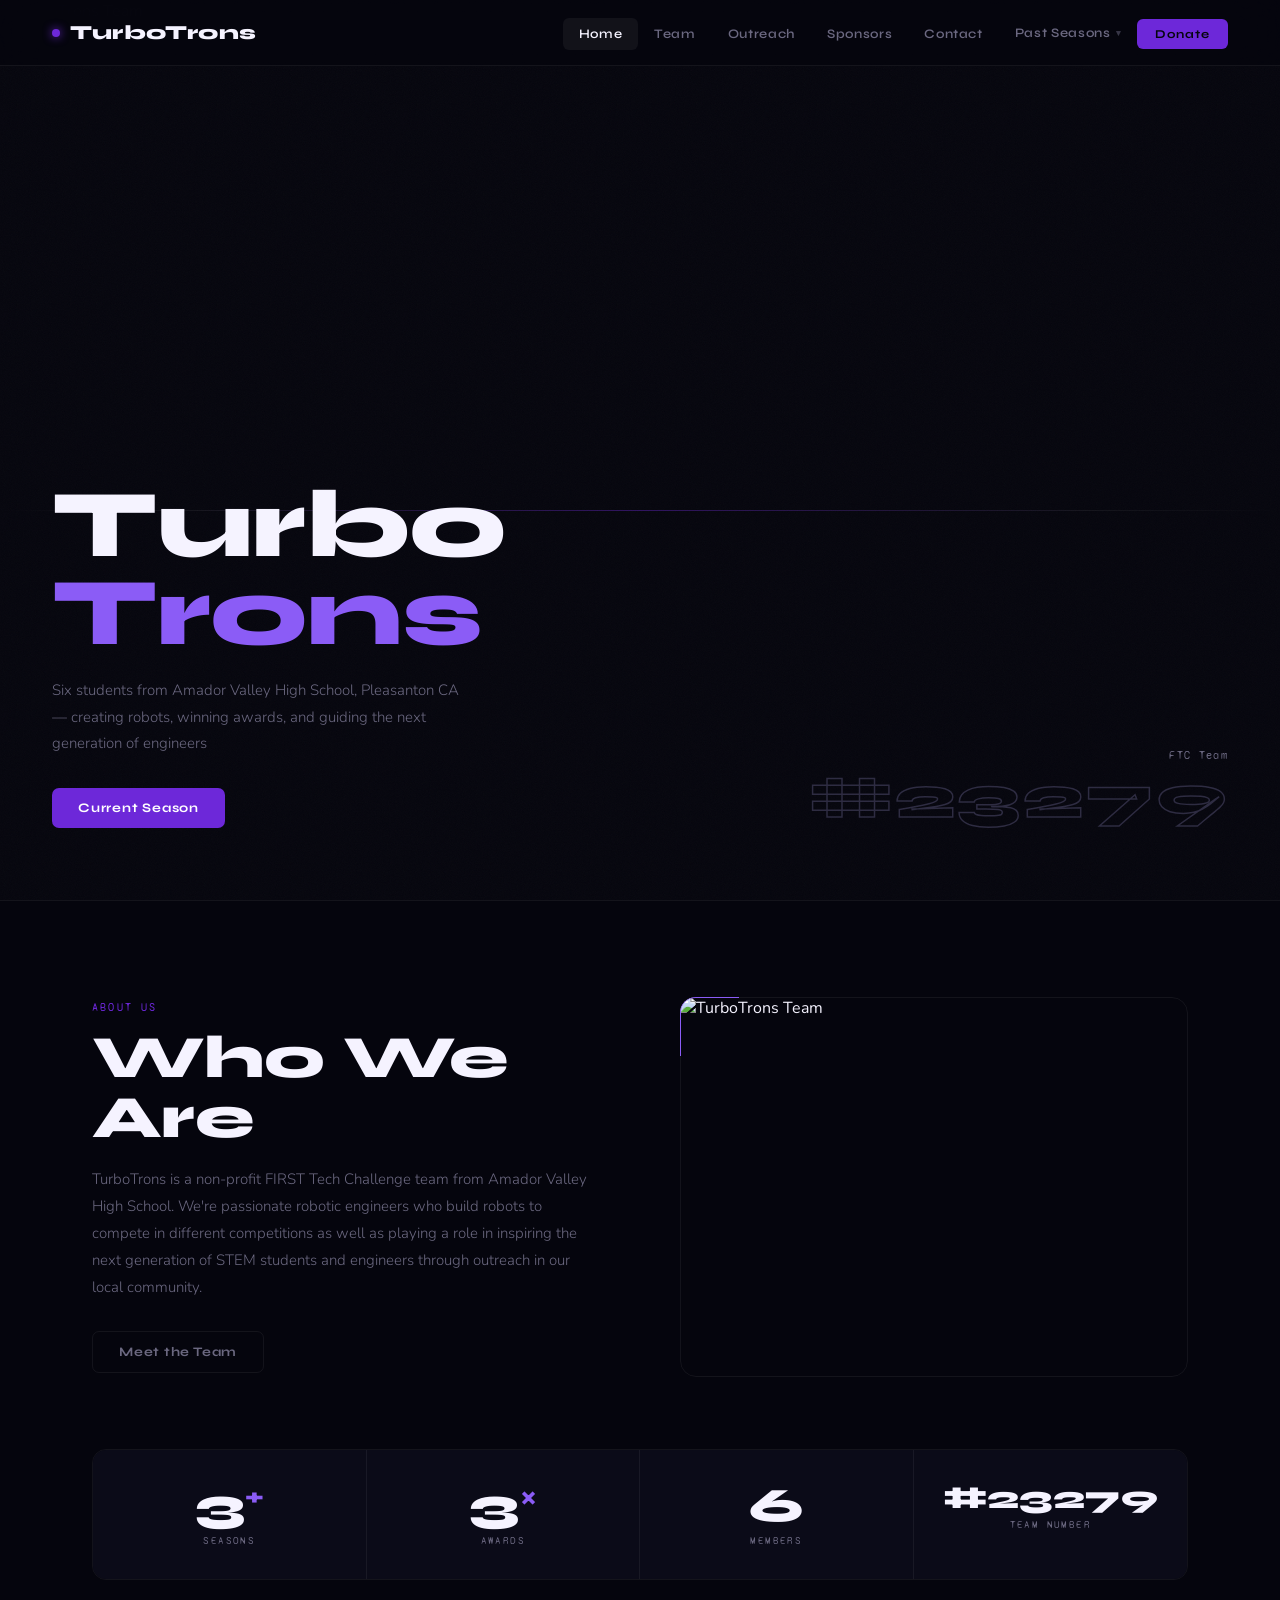
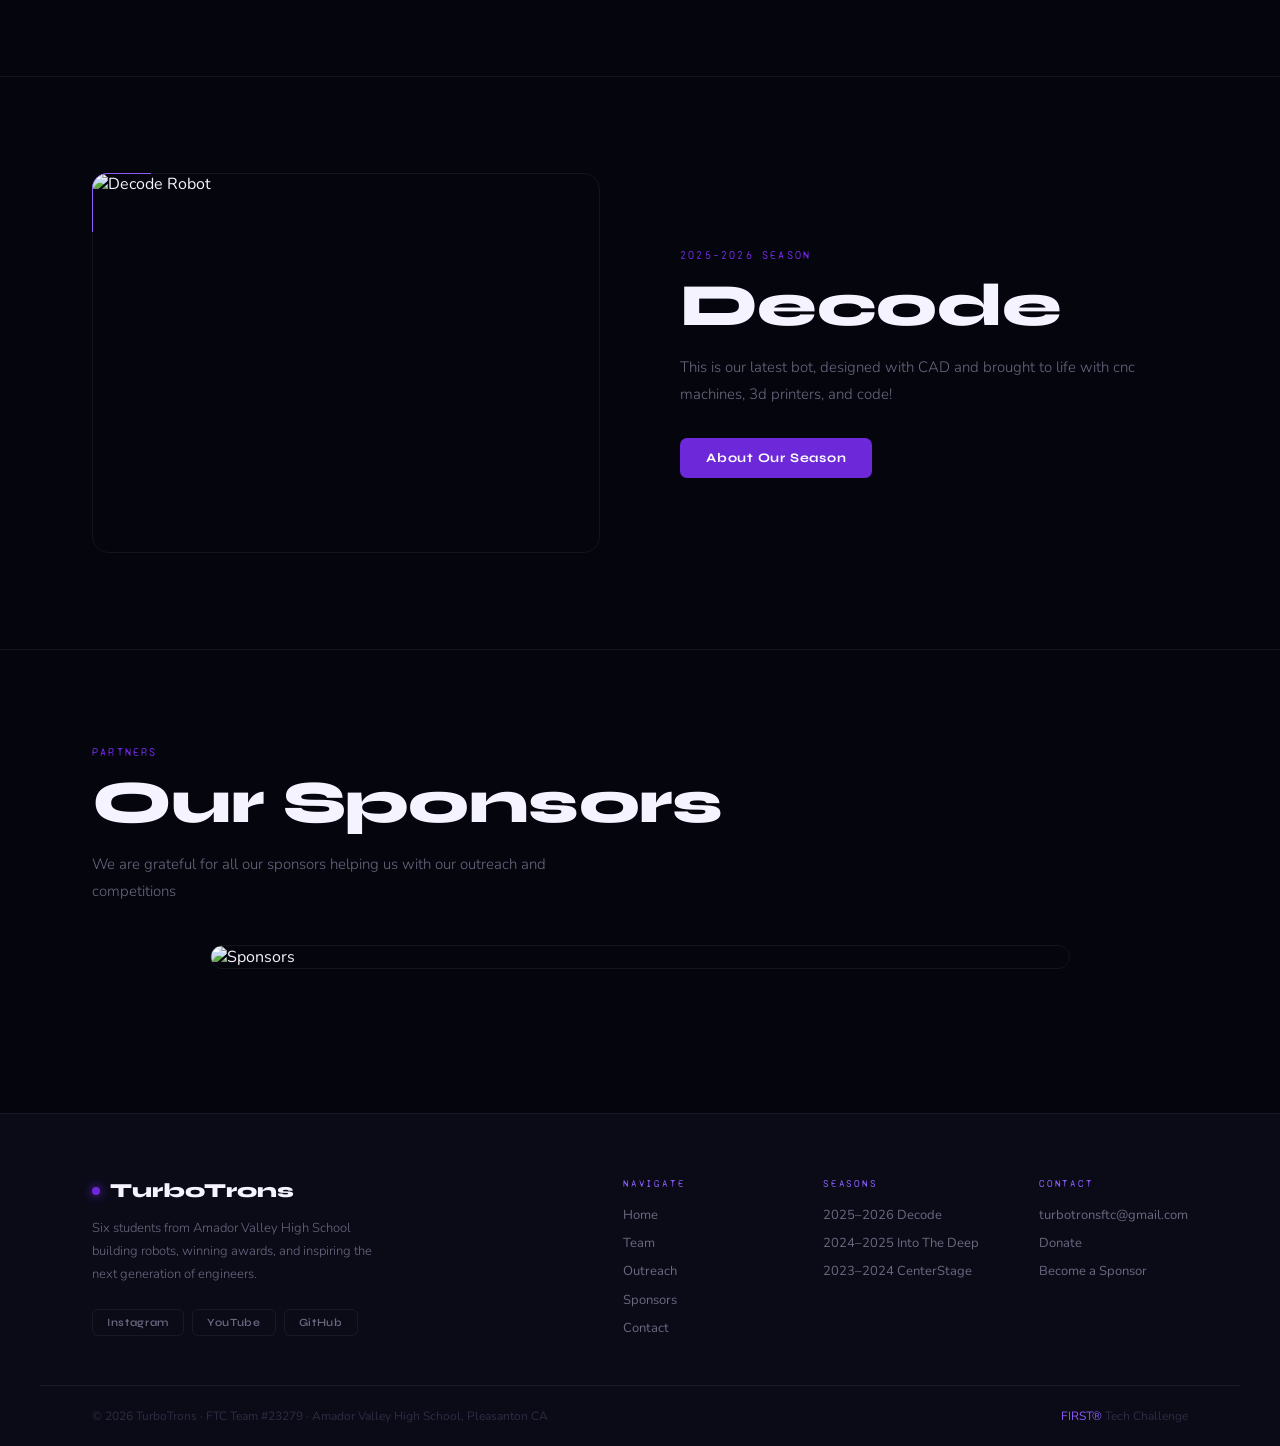
==== index.html @ 042860ea "Add files via upload" ====
<!DOCTYPE html>
<html lang="en">
<head>
<meta charset="UTF-8">
<meta name="viewport" content="width=device-width, initial-scale=1.0">
<title>TurboTrons | FTC Team 23279</title>
<link rel="stylesheet" href="styles.css">
</head>
<body>

<nav class="nav">
  <a href="index.html" class="nav-logo">
    <span class="nav-logo-dot"></span>
    TurboTrons
  </a>
  <ul class="nav-links">
    <li><a href="index.html" class="active">Home</a></li>
    <li><a href="team.html">Team</a></li>
    <li><a href="outreach.html">Outreach</a></li>
    <li><a href="sponsers.html">Sponsors</a></li>
    <li><a href="contact.html">Contact</a></li>
    <li class="nav-drop">
      <a href="#">Past Seasons</a>
      <div class="drop-menu">
        <a href="decode.html">2025–2026 Decode <span class="drop-tag">Now</span></a>
        <a href="deep.html">2024–2025 Into The Deep</a>
        <a href="centerstage.html">2023–2024 CenterStage</a>
      </div>
    </li>
    <li><a href="contact.html#donate" class="nav-cta">Donate</a></li>
  </ul>
</nav>

<section class="hero">
  <div class="hero-banner">
    <img src="assets/turbotronslogo.png" alt="TurboTrons Team">
  </div>
  <div class="hero-rule"></div>

  <div class="hero-content">
    <div class="hero-left">
      <h1>Turbo<br><span>Trons</span></h1>
      <p class="hero-sub">
        Six students from Amador Valley High School, Pleasanton CA —
        creating robots, winning awards, and guiding the next generation of engineers 
      </p>
      <div class="hero-btns">
        <a href="decode.html" class="btn btn-primary">Current Season</a>
      </div>
    </div>
    <div class="hero-right">
      <div class="hero-tag">FTC Team</div>
      <div class="hero-num">#23279</div>
    </div>
  </div>
</section>

<hr class="div">
<div class="wrap">
  <div class="section">
    <div class="split">
      <div>
        <div class="sec-eyebrow">About Us</div>
        <h2 class="sec-title">Who We Are</h2>
        <p class="sec-body">
          TurboTrons is a non-profit FIRST Tech Challenge team from Amador Valley High School.
          We're passionate robotic engineers who build robots to compete in different competitions 
          as well as playing a role in inspiring the next generation of STEM students and engineers through outreach in our local community.
        </p>
        <br>
        <a href="team.html" class="btn btn-ghost" style="margin-top:8px">Meet the Team</a>
      </div>
      <div class="split-img">
        <img src="assets/teamphoto.png" alt="TurboTrons Team">
      </div>
    </div>

    <div class="stats">
      <div class="stat">
        <div class="stat-n">3<sup>+</sup></div>
        <div class="stat-l">Seasons</div>
      </div>
      <div class="stat">
        <div class="stat-n">3<sup>×</sup></div>
        <div class="stat-l">Awards</div>
      </div>
      <div class="stat">
        <div class="stat-n">6</div>
        <div class="stat-l">Members</div>
      </div>
      <div class="stat">
        <div class="stat-n" style="font-size:32px">#23279</div>
        <div class="stat-l">Team Number</div>
      </div>
    </div>
  </div>
</div>

<hr class="div">
<div class="wrap">
  <div class="section">
    <div class="split flip">
      <div>
        <div class="sec-eyebrow">2025–2026 Season</div>
        <h2 class="sec-title">Decode</h2>
        <p class="sec-body">
          This is our latest bot, designed with CAD and brought to life with cnc machines, 3d printers, and code!
        </p>
        <br>
        <a href="decode.html" class="btn btn-primary" style="margin-top:8px">About Our Season</a>
      </div>
      <div class="split-img">
        <img src="assets/decode.png" alt="Decode Robot">
      </div>
    </div>
  </div>
</div>



<hr class="div">
<div class="wrap">
  <div class="section">
    <div class="sec-eyebrow">Partners</div>
    <h2 class="sec-title">Our Sponsors</h2>
    <p class="sec-body" style="margin-bottom:40px">
    We are grateful for all our sponsors helping us with our outreach and competitions
    </p>
    <div class="sponsors-img-wrap">
      <img src="assets/sponsers.png" alt="Sponsors">
    </div>
  </div>
</div>

<div id="footer"></div>
<script src="footer.js"></script>
</body>
</html>
---- styles.css ----
@import url('https://fonts.googleapis.com/css2?family=Syne:wght@400;600;700;800&family=Syne+Mono&family=Nunito:wght@300;400;500;600&display=swap');

:root {
  --ink:         #05050d;
  --ink2:        #0b0b18;
  --ink3:        #111122;
  --ink4:        #181830;
  --violet:      #6d28d9;
  --violet-hi:   #8b5cf6;
  --violet-glow: rgba(109,40,217,0.35);
  --white:       #f5f3ff;
  --grey:        #6b6880;
  --grey-dim:    #2e2c42;
  --line:        rgba(255,255,255,0.06);
  --nav-h:       66px;
  --red: rgb(255, 2, 2);
}

*,*::before,*::after { box-sizing:border-box; margin:0; padding:0 }
html { scroll-behavior:smooth }
body {
  background: var(--ink);
  color: var(--white);
  font-family: 'Nunito', sans-serif;
  font-weight: 400;
  overflow-x: hidden;
  -webkit-font-smoothing: antialiased;
}
img { max-width:100%; display:block }
a   { color:inherit; text-decoration:none }

.nav {
  position: fixed;
  top: 0; left: 0; right: 0;
  z-index: 900;
  height: var(--nav-h);
  display: flex;
  align-items: center;
  justify-content: space-between;
  padding: 0 52px;
  background: rgba(5,5,13,0.85);
  backdrop-filter: blur(24px);
  border-bottom: 1px solid var(--line);
}

.nav-logo {
  font-family: 'Syne', sans-serif;
  font-weight: 800;
  font-size: 20px;
  letter-spacing: 0.01em;
  color: var(--white);
  display: flex;
  align-items: center;
  gap: 10px;
}
.nav-logo-dot {
  width: 8px; height: 8px;
  border-radius: 50%;
  background: var(--violet); 
  box-shadow: 0 0 10px var(--violet);
  animation: pulse-dot 2.5s ease-in-out infinite;
}
@keyframes pulse-dot {
  0%,100% { opacity:1; transform:scale(1) }
  50%      { opacity:0.5; transform:scale(0.75) }
}

.nav-links {
  display: flex;
  align-items: center;
  gap: 0;
  list-style: none;
}
.nav-links > li > a {
  font-family: 'Syne', sans-serif;
  font-size: 13px;
  font-weight: 600;
  letter-spacing: 0.05em;
  color: var(--grey);
  padding: 8px 16px;
  border-radius: 6px;
  transition: color 0.15s, background 0.15s;
  white-space: nowrap;
}
.nav-links > li > a:hover,
.nav-links > li > a.active {
  color: var(--white);
  background: rgba(255,255,255,0.05);
}


.nav-cta {
  font-family: 'Syne', sans-serif !important;
  font-weight: 700 !important;
  font-size: 12px !important;
  letter-spacing: 0.08em !important;
  background: var(--violet) !important;
  color: var(--ink) !important;
  padding: 8px 18px !important;
  border-radius: 6px !important;
}
.nav-cta:hover {
  background: #ffffff !important;
  box-shadow: 0 0 20px rgba(163,230,53,0.4) !important;
  color: var(--ink) !important;
}


.nav-drop { position: relative }
.nav-drop > a { display:flex; align-items:center; gap:5px }
.nav-drop > a::after { content:'▾'; font-size:9px; opacity:0.5; transition:transform 0.2s }
.nav-drop:hover > a::after { transform:rotate(180deg) }

.drop-menu {
  position: absolute;
  top: 100%;
  right: 0;
  min-width: 240px;
  background: var(--ink3);
  border: 1px solid var(--line);
  border-radius: 10px;
  padding: 8px;
  padding-top: 18px;
  opacity: 0;
  pointer-events: none;
  transform: translateY(-6px) scale(0.98);
  transform-origin: top right;
  transition: all 0.18s cubic-bezier(.16,1,.3,1);
  box-shadow: 0 24px 60px rgba(0,0,0,0.6);
}
.nav-drop::after {
  content: '';
  position: absolute;
  top: 100%;
  left: 0;
  right: 0;
  height: 20px;
}
.nav-drop:hover .drop-menu {
  opacity: 1;
  pointer-events: auto;
  transform: translateY(0) scale(1);
}
.drop-menu a {
  display: flex;
  align-items: center;
  justify-content: space-between;
  padding: 9px 14px;
  border-radius: 7px;
  font-family: 'Syne', sans-serif;
  font-size: 12px;
  font-weight: 600;
  letter-spacing: 0.03em;
  color: var(--grey);
  transition: all 0.14s;
}
.drop-menu a:hover { color: var(--white); background: rgba(255,255,255,0.05) }
.drop-tag {
  font-family: 'Syne Mono', monospace;
  font-size: 10px;
  background: var(--gray-dim);
  color: var(--violet);
  padding: 2px 7px;
  border-radius: 4px;
}


.hero {
  position: relative;
  width: 100%;
  height: 100vh;
  min-height: 700px;
  overflow: hidden;
  display: flex;
  flex-direction: column;
  justify-content: flex-end;
}

.hero-banner {
  position: absolute;
  inset: 0;
  z-index: 0;
}
.hero-banner img {
  width: 100%;
  height: 100%;
  object-fit: cover;
  object-position: center 25%;
  opacity: 0.22;
}
.hero-banner::after {
  content: '';
  position: absolute;
  inset: 0;
  background:
    linear-gradient(to bottom,
      transparent 0%,
      transparent 38%,
      rgba(5,5,13,0.6) 60%,
      var(--ink) 100%),
    linear-gradient(to right,
      var(--ink) 0%,
      transparent 18%,
      transparent 82%,
      var(--ink) 100%);
}

.hero-banner::before {
  content: '';
  position: absolute;
  inset: 0;
  opacity: 0.03;
  background-image: url("data:image/svg+xml,%3Csvg viewBox='0 0 256 256' xmlns='http://www.w3.org/2000/svg'%3E%3Cfilter id='noise'%3E%3CfeTurbulence type='fractalNoise' baseFrequency='0.9' numOctaves='4' stitchTiles='stitch'/%3E%3C/filter%3E%3Crect width='100%25' height='100%25' filter='url(%23noise)'/%3E%3C/svg%3E");
  background-size: 200px 200px;
  z-index: 1;
}

.hero-logo {
  position: absolute;
  top: 50%;
  left: 50%;
  transform: translate(-50%, -58%);
  z-index: 2;
  text-align: center;
}
.hero-logo img {
  width: clamp(200px, 26vw, 380px);
  margin: 0 auto;
  filter: drop-shadow(0 0 40px var(--violet-glow)) drop-shadow(0 0 80px var(--violet-glow));
}

.hero-rule {
  position: absolute;
  top: 50%;
  left: 0; right: 0;
  z-index: 2;
  height: 1px;
  background: linear-gradient(to right,
    transparent 0%,
    var(--line) 15%,
    rgba(109,40,217,0.4) 50%,
    var(--line) 85%,
    transparent 100%
  );
  transform: translateY(60px);
}

.hero-content {
  position: relative;
  z-index: 3;
  padding: 0 52px 72px;
  display: flex;
  align-items: flex-end;
  justify-content: space-between;
  gap: 40px;
  animation: riseUp 0.8s 0.2s cubic-bezier(.16,1,.3,1) both;
}
@keyframes riseUp {
  from { opacity:0; transform:translateY(24px) }
  to   { opacity:1; transform:translateY(0) }
}

.hero-left h1 {
  font-family: 'Syne', sans-serif;
  font-weight: 800;
  font-size: clamp(52px, 7.5vw, 108px);
  line-height: 0.92;
  letter-spacing: -0.01em;
  color: var(--white);
  margin-bottom: 20px;
}
.hero-left h1 span {
  color: var(--violet-hi);
}
.hero-sub {
  font-size: 15px;
  font-weight: 300;
  color: var(--grey);
  max-width: 420px;
  line-height: 1.75;
  margin-bottom: 32px;
}
.hero-btns { display:flex; gap:12px; flex-wrap:wrap }

.hero-right {
  text-align: right;
  flex-shrink: 0;
}
.hero-tag {
  font-family: 'Syne Mono', monospace;
  font-size: 11px;
  letter-spacing: 0.12em;
  color: var(--grey);
  margin-bottom: 6px;
}
.hero-num {
  font-family: 'Syne', sans-serif;
  font-weight: 800;
  font-size: 60px;
  line-height: 1;
  color: transparent;
  -webkit-text-stroke: 1.5px var(--grey-dim);
  letter-spacing: 0.04em;
}


.btn {
  display: inline-flex; align-items: center; gap: 8px;
  font-family: 'Syne', sans-serif;
  font-size: 13px; font-weight: 700; letter-spacing: 0.06em;
  padding: 12px 26px; border-radius: 7px;
  transition: all 0.2s; cursor:pointer; border:none;
}
.btn-primary { background: var(--violet); color: #fff }
.btn-primary:hover { background: var(--violet-hi); box-shadow: 0 0 28px var(--violet-glow); transform:translateY(-2px) }
.btn-ghost { background:transparent; color:var(--grey); border:1px solid var(--line) }
.btn-ghost:hover { color:var(--white); border-color:rgba(255,255,255,0.2); transform:translateY(-2px) }
.btn-lime { background: var(--violet); color: var(--ink) }
.btn-lime:hover { background: #ffffff; box-shadow: 0 0 24px rgba(255, 255, 255, 0.35); transform:translateY(-2px) }


.wrap { max-width:1200px; margin:0 auto; padding:0 52px }
.section { padding:96px 0 }
.section-sm { padding:64px 0 }


.sec-eyebrow {
  font-family: 'Syne Mono', monospace;
  font-size: 11px;
  letter-spacing: 0.2em;
  text-transform: uppercase;
  color: var(--violet);
  margin-bottom: 14px;
}
.sec-title {
  font-family: 'Syne', sans-serif;
  font-weight: 800;
  font-size: clamp(36px, 5vw, 60px);
  letter-spacing: -0.01em;
  line-height: 1;
  color: var(--white);
  margin-bottom: 18px;
}
.sec-body {
  font-size: 15px;
  font-weight: 300;
  color: var(--grey);
  line-height: 1.8;
  max-width: 540px;
}


hr.div { border:none; border-top:1px solid var(--line) }

.split {
  display: grid;
  grid-template-columns: 1fr 1fr;
  gap: 80px;
  align-items: center;
}
.split.flip { direction:rtl }
.split.flip > * { direction:ltr }

.split-img {
  position: relative;
  border-radius: 16px;
  overflow: hidden;
}
.split-img::before {
  content: '';
  position: absolute;
  inset: 0;
  border-radius: 16px;
  border: 1px solid var(--line);
  z-index: 1;
  pointer-events: none;
}
.split-img img {
  width: 100%; height: 380px;
  object-fit: cover;
  transition: transform 0.5s ease;
}
.split-img:hover img { transform:scale(1.04) }

.split-img::after {
  content: '';
  position: absolute;
  top: -1px; left: -1px;
  width: 60px; height: 60px;
  border-top: 2px solid var(--violet-hi);
  border-left: 2px solid var(--violet-hi);
  border-radius: 16px 0 0 0;
  z-index: 2;
}

.stats {
  display: grid;
  grid-template-columns: repeat(4, 1fr);
  margin-top: 72px;
  border: 1px solid var(--line);
  border-radius: 14px;
  overflow: hidden;
}
.stat {
  padding: 32px 24px;
  text-align: center;
  border-right: 1px solid var(--line);
  background: var(--ink2);
  transition: background 0.2s;
}
.stat:last-child { border-right: none }
.stat:hover { background: var(--ink3) }
.stat-n {
  font-family: 'Syne', sans-serif;
  font-weight: 800;
  font-size: 48px;
  letter-spacing: -0.01em;
  color: var(--white);
  line-height: 1;
  margin-bottom: 5px;
}
.stat-n sup { font-size: 24px; color: var(--violet-hi) }
.stat-l {
  font-family: 'Syne Mono', monospace;
  font-size: 10px;
  letter-spacing: 0.14em;
  text-transform: uppercase;
  color: var(--grey);
}

.season {
  padding: 64px 0;
  border-bottom: 1px solid var(--line);
}
.season:last-child { border-bottom: none }

.season-header {
  display: flex;
  align-items: baseline;
  gap: 20px;
  margin-bottom: 32px;
}
.season-yr {
  font-family: 'Syne Mono', monospace;
  font-size: 12px;
  letter-spacing: 0.15em;
  color: var(--violet);
}
.season-name {
  font-family: 'Syne', sans-serif;
  font-weight: 800;
  font-size: 38px;
  letter-spacing: -0.01em;
  color: var(--white);
}

.robot-grid { display:flex; gap:16px; flex-wrap:wrap }
.robot-grid img, .robot-solo img {
  border-radius: 12px;
  border: 1px solid var(--line);
  transition: all 0.3s;
  flex: 1; min-width:240px;
}
.robot-solo img { max-width:700px; width:100%; margin:0 auto; flex:none }
.robot-grid img:hover, .robot-solo img:hover {
  border-color: rgba(109,40,217,0.5);
  transform: scale(1.025);
  box-shadow: 0 16px 50px rgba(109,40,217,0.15);
}

.awards-grid {
  display: grid;
  grid-template-columns: repeat(3,1fr);
  gap: 18px;
  margin-top: 48px;
}
.award-card {
  background: var(--ink2);
  border: 1px solid var(--line);
  border-radius: 14px;
  overflow: hidden;
  transition: all 0.25s;
}
.award-card:hover {
  border-color: rgba(109,40,217,0.45);
  transform: translateY(-5px);
  box-shadow: 0 20px 56px rgba(109,40,217,0.12);
}
.award-img {
  height: 200px;
  background: var(--ink);
  display: flex; align-items:center; justify-content:center;
  padding: 24px;
  border-bottom: 1px solid var(--line);
  position: relative;
}
.award-img::before {
  content: '';
  position: absolute;
  top: 0; left: 0; right: 0;
  height: 2px;
  background: linear-gradient(to right, transparent, var(--violet-hi), transparent);
}
.award-img img { max-height:100%; object-fit:contain; border-radius:0; box-shadow:none }
.award-body { padding: 20px }
.award-title {
  font-family: 'Syne', sans-serif;
  font-weight: 700;
  font-size: 17px;
  color: var(--white);
  margin-bottom: 8px;
}
.award-body p { font-size:13px; font-weight:300; color:var(--grey); line-height:1.7 }

.outreach-block {
  padding: 56px 0;
  border-bottom: 1px solid var(--line);
}
.outreach-block:last-child { border-bottom: none }
.outreach-block h3 {
  font-family: 'Syne', sans-serif;
  font-weight: 800;
  font-size: 32px;
  color: var(--white);
  margin-bottom: 24px;
}
.outreach-block img {
  width: 100%;
  border-radius: 14px;
  border: 1px solid var(--line);
  transition: all 0.3s;
}
.outreach-block img:hover {
  transform: scale(1.01);
  border-color: rgba(109,40,217,0.4);
}

.sponsors-img-wrap img {
  max-width: 860px;
  width: 100%;
  margin: 0 auto 48px;
  border-radius: 14px;
  border: 1px solid var(--line);
}
.sponsor-box {
  max-width: 520px;
  margin: 0 auto;
  background: var(--ink2);
  border: 1px solid var(--line);
  border-radius: 14px;
  padding: 40px;
  text-align: center;
}
.sponsor-box p { font-size:15px; font-weight:300; color:var(--grey); line-height:1.75; margin-bottom:22px }

.contact-grid {
  display: grid;
  grid-template-columns: 1fr 1fr;
  gap: 14px;
  max-width: 640px;
}
.c-tile {
  display: block;
  background: var(--ink2);
  border: 1px solid var(--line);
  border-radius: 12px;
  padding: 22px;
  transition: all 0.2s;
}
.c-tile:hover {
  border-color: rgba(109,40,217,0.4);
  transform: translateY(-3px);
  box-shadow: 0 10px 36px rgba(109,40,217,0.1);
}
.c-label {
  font-family: 'Syne Mono', monospace;
  font-size: 10px;
  letter-spacing: 0.16em;
  text-transform: uppercase;
  color: var(--grey);
  margin-bottom: 6px;
}
.c-val {
  font-family: 'Syne', sans-serif;
  font-size: 14px;
  font-weight: 600;
  color: var(--violet-hi);
}
.donate-tile {
  grid-column: 1/-1;
  display: flex; align-items:center; gap:28px;
  background: var(--ink2);
  border: 1px solid rgba(0, 0, 0, 0.2);
  border-radius: 12px;
  padding: 28px;
}
.donate-tile img { width:130px; flex-shrink:0; border-radius:10px; border:1px solid var(--line) }
.donate-text h4 {
  font-family: 'Syne', sans-serif;
  font-weight: 800; font-size:20px; color:var(--white); margin-bottom:6px;
}
.donate-text p { font-size:13px; font-weight:300; color:var(--grey); line-height:1.65 }


.page-hero {
  padding: calc(var(--nav-h) + 72px) 52px 72px;
  background: var(--ink);
  border-bottom: 1px solid var(--line);
  position: relative;
  overflow: hidden;
}
.page-hero::before {
  content: '';
  position: absolute;
  top: 0; left: 0; right: 0;
  height: 3px;
  background: linear-gradient(to right, transparent 0%, var(--violet) 60%, transparent 100%);
}
.page-hero .sec-eyebrow { margin-bottom: 12px }
.page-hero h1 {
  font-family: 'Syne', sans-serif;
  font-weight: 800;
  font-size: clamp(48px, 7vw, 84px);
  letter-spacing: -0.01em;
  line-height: 0.95;
  color: var(--white);
  margin-bottom: 16px;
}
.page-hero p {
  font-size: 15px; font-weight:300; color:var(--grey); line-height:1.75; max-width:500px;
}

.team-group { margin-bottom: 72px }
.team-group-label {
  font-family: 'Syne Mono', monospace;
  font-size: 11px;
  letter-spacing: 0.18em;
  text-transform: uppercase;
  color: var(--violet);
  margin-bottom: 24px;
  padding-bottom: 12px;
  border-bottom: 1px solid var(--line);
}
.member-grid {
  display: grid;
  grid-template-columns: repeat(auto-fill, minmax(180px, 1fr));
  gap: 16px;
}
.member-card {
  background: var(--ink2);
  border: 1px solid var(--line);
  border-radius: 12px;
  overflow: hidden;
  transition: all 0.22s;
  text-align: center;
}
.member-card:hover {
  border-color: rgba(109,40,217,0.4);
  transform: translateY(-4px);
  box-shadow: 0 14px 40px rgba(109,40,217,0.12);
}
.member-card img {
  width: 100%;
  height: 160px;
  object-fit: cover;
  border-radius: 0;
}
.member-img-placeholder {
  width: 100%;
  height: 160px;
  background: var(--ink3);
  display: flex; align-items:center; justify-content:center;
  font-family: 'Syne', sans-serif;
  font-size: 32px;
  font-weight: 800;
  color: var(--grey-dim);
}
.member-info { padding: 14px 12px }
.member-role {
  font-family: 'Syne Mono', monospace;
  font-size: 9px;
  letter-spacing: 0.14em;
  text-transform: uppercase;
  color: var(--violet-hi);
  margin-bottom: 4px;
}
.member-name {
  font-family: 'Syne', sans-serif;
  font-weight: 700;
  font-size: 14px;
  color: var(--white);
}

.footer {
  border-top: 1px solid var(--line);
  background: var(--ink2);
}
.footer-top {
  max-width: 1200px; margin: 0 auto;
  padding: 64px 52px 48px;
  display: flex; gap: 80px;
  justify-content: space-between; flex-wrap: wrap;
}
.footer-brand { flex: 0 0 280px; max-width: 280px; }
.footer-logo {
  font-family: 'Syne', sans-serif; font-weight: 800; font-size: 20px;
  color: var(--white); display: flex; align-items:center; gap:10px; margin-bottom: 14px;
}
.footer-logo-dot {
  width: 8px; height: 8px; border-radius: 50%;
  background: var(--violet); box-shadow: 0 0 10px var(--violet); flex-shrink: 0;
}
.footer-tagline { font-size: 13px; font-weight: 300; color: var(--grey); line-height: 1.75; margin-bottom: 24px; }
.footer-socials { display: flex; flex-wrap: wrap; gap: 8px; }
.footer-social-btn {
  font-family: 'Syne', sans-serif; font-size: 11px; font-weight: 600;
  letter-spacing: 0.06em; color: var(--grey); border: 1px solid var(--line);
  border-radius: 6px; padding: 6px 14px; transition: all 0.18s;
}
.footer-social-btn:hover { color: var(--white); border-color: rgba(109,40,217,0.5); background: rgba(109,40,217,0.1); }
.footer-links { display: flex; gap: 60px; flex-wrap: wrap; flex: 1; justify-content: flex-end; }
.footer-col { display: flex; flex-direction: column; gap: 10px; min-width: 140px; }
.footer-col-label {
  font-family: 'Syne Mono', monospace; font-size: 10px; letter-spacing: 0.18em;
  text-transform: uppercase; color: var(--violet-hi); margin-bottom: 6px;
}
.footer-col a { font-size: 13px; color: var(--grey); transition: color 0.15s; line-height: 1.4; }
.footer-col a:hover { color: var(--white); }
.footer-bottom {
  border-top: 1px solid var(--line); max-width: 1200px; margin: 0 auto;
  padding: 22px 52px; display: flex; justify-content: space-between;
  align-items: center; flex-wrap: wrap; gap: 10px; font-size: 12px; color: var(--grey-dim);
}
.footer-first em { font-style: normal; color: var(--violet-hi); }

.season-box { padding: 64px 0; border-bottom: 1px solid var(--line); }
.season-box-header { display: flex; align-items: flex-start; gap: 20px; margin-bottom: 36px; }
.season-box-icon { font-size: 32px; line-height: 1; margin-top: 6px; flex-shrink: 0; }
.awards-list { display: flex; flex-wrap: wrap; gap: 12px; }
.award-pill {
  font-family: 'Syne', sans-serif; font-size: 13px; font-weight: 600;
  color: var(--violet-hi); background: rgba(109,40,217,0.12);
  border: 1px solid rgba(109,40,217,0.3); border-radius: 8px; padding: 10px 20px;
}
.journey-timeline {
  display: flex; flex-direction: column; gap: 0;
  padding-left: 16px; border-left: 2px solid var(--line);
}
.journey-step { display: flex; gap: 24px; align-items: flex-start; padding-bottom: 36px; position: relative; }
.journey-step:last-child { padding-bottom: 0; }
.journey-dot {
  width: 12px; height: 12px; border-radius: 50%;
  background: var(--violet); box-shadow: 0 0 10px var(--violet-glow);
  flex-shrink: 0; margin-top: 4px; margin-left: -22px;
}
.journey-body { flex: 1; }
.journey-date {
  font-family: 'Syne Mono', monospace; font-size: 10px;
  letter-spacing: 0.14em; color: var(--violet-hi); margin-bottom: 4px;
}
.journey-title { font-family: 'Syne', sans-serif; font-weight: 700; font-size: 18px; color: var(--white); margin-bottom: 8px; }
.journey-body p { font-size: 14px; font-weight: 300; color: var(--grey); line-height: 1.7; }

@media (max-width:900px) {
  .nav { padding:0 20px }
  .nav-links > li > a { padding:6px 10px; font-size:12px }
  .wrap { padding:0 20px }
  .hero-content { padding:0 20px 60px; flex-direction:column; align-items:flex-start; gap:24px }
  .hero-right { text-align:left }
  .page-hero { padding: calc(var(--nav-h) + 40px) 20px 48px }
  .split { grid-template-columns:1fr; gap:36px }
  .split.flip { direction:ltr }
  .stats { grid-template-columns:repeat(2,1fr) }
  .awards-grid { grid-template-columns:1fr 1fr }
  .contact-grid { grid-template-columns:1fr }
  .donate-tile { flex-direction:column; align-items:flex-start }
  .footer-top { padding:48px 20px 36px; gap:40px }
  .footer-brand { flex:none; max-width:100% }
  .footer-links { justify-content:flex-start; gap:36px }
  .footer-bottom { padding:18px 20px; flex-direction:column; align-items:flex-start; gap:6px }
}

@media (max-width:580px) {
  .awards-grid { grid-template-columns:1fr }
  .hero-logo img { width:170px }
}

.awards-list {
  display: grid;
  grid-template-columns: repeat(auto-fill, minmax(280px, 1fr));
  gap: 16px;
}
.award-card-box {
  background: var(--ink2);
  border: 1px solid var(--line);
  border-radius: 12px;
  overflow: hidden;
}
.award-card-title {
  font-family: 'Syne', sans-serif;
  font-weight: 700;
  font-size: 14px;
  color: var(--violet-hi);
  background: rgba(109,40,217,0.12);
  border-bottom: 1px solid rgba(109,40,217,0.25);
  padding: 14px 18px;
}
.award-card-body {
  font-size: 13px;
  font-weight: 300;
  color: var(--grey);
  line-height: 1.7;
  padding: 14px 18px;
}
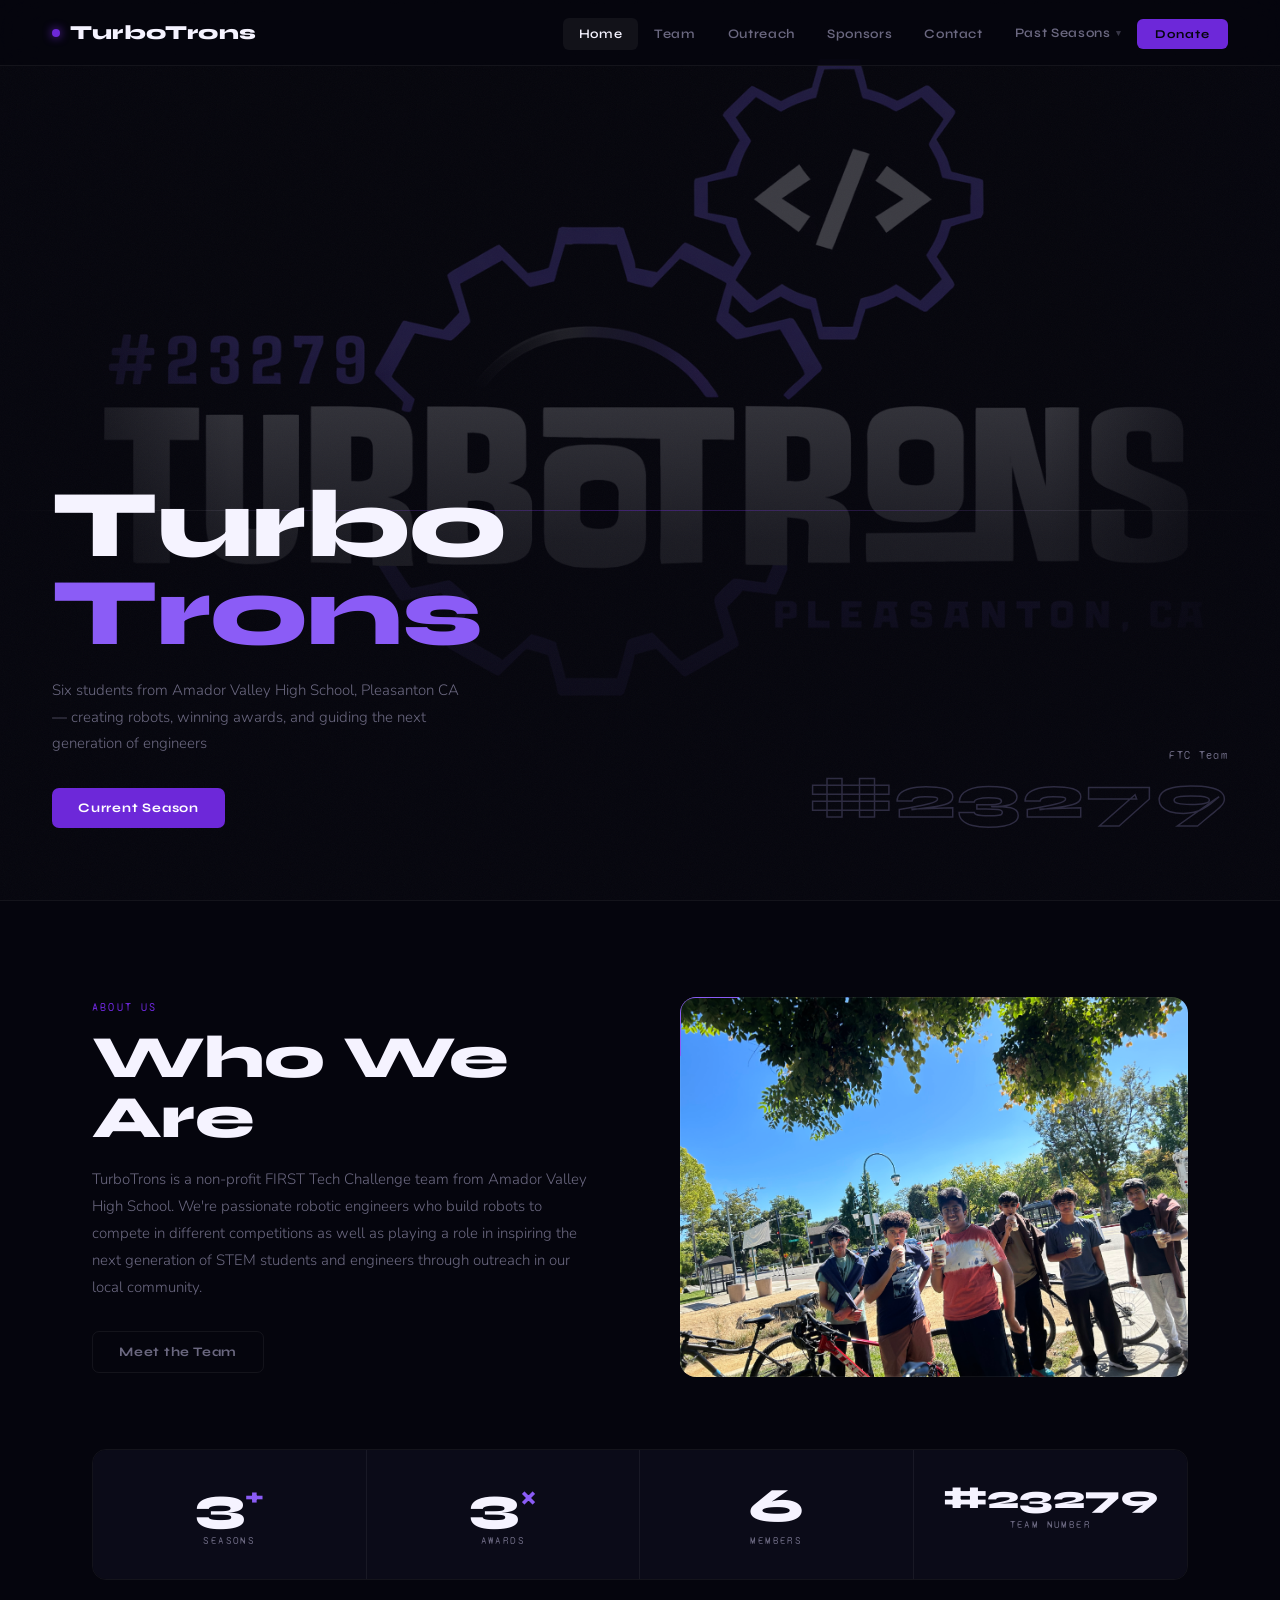
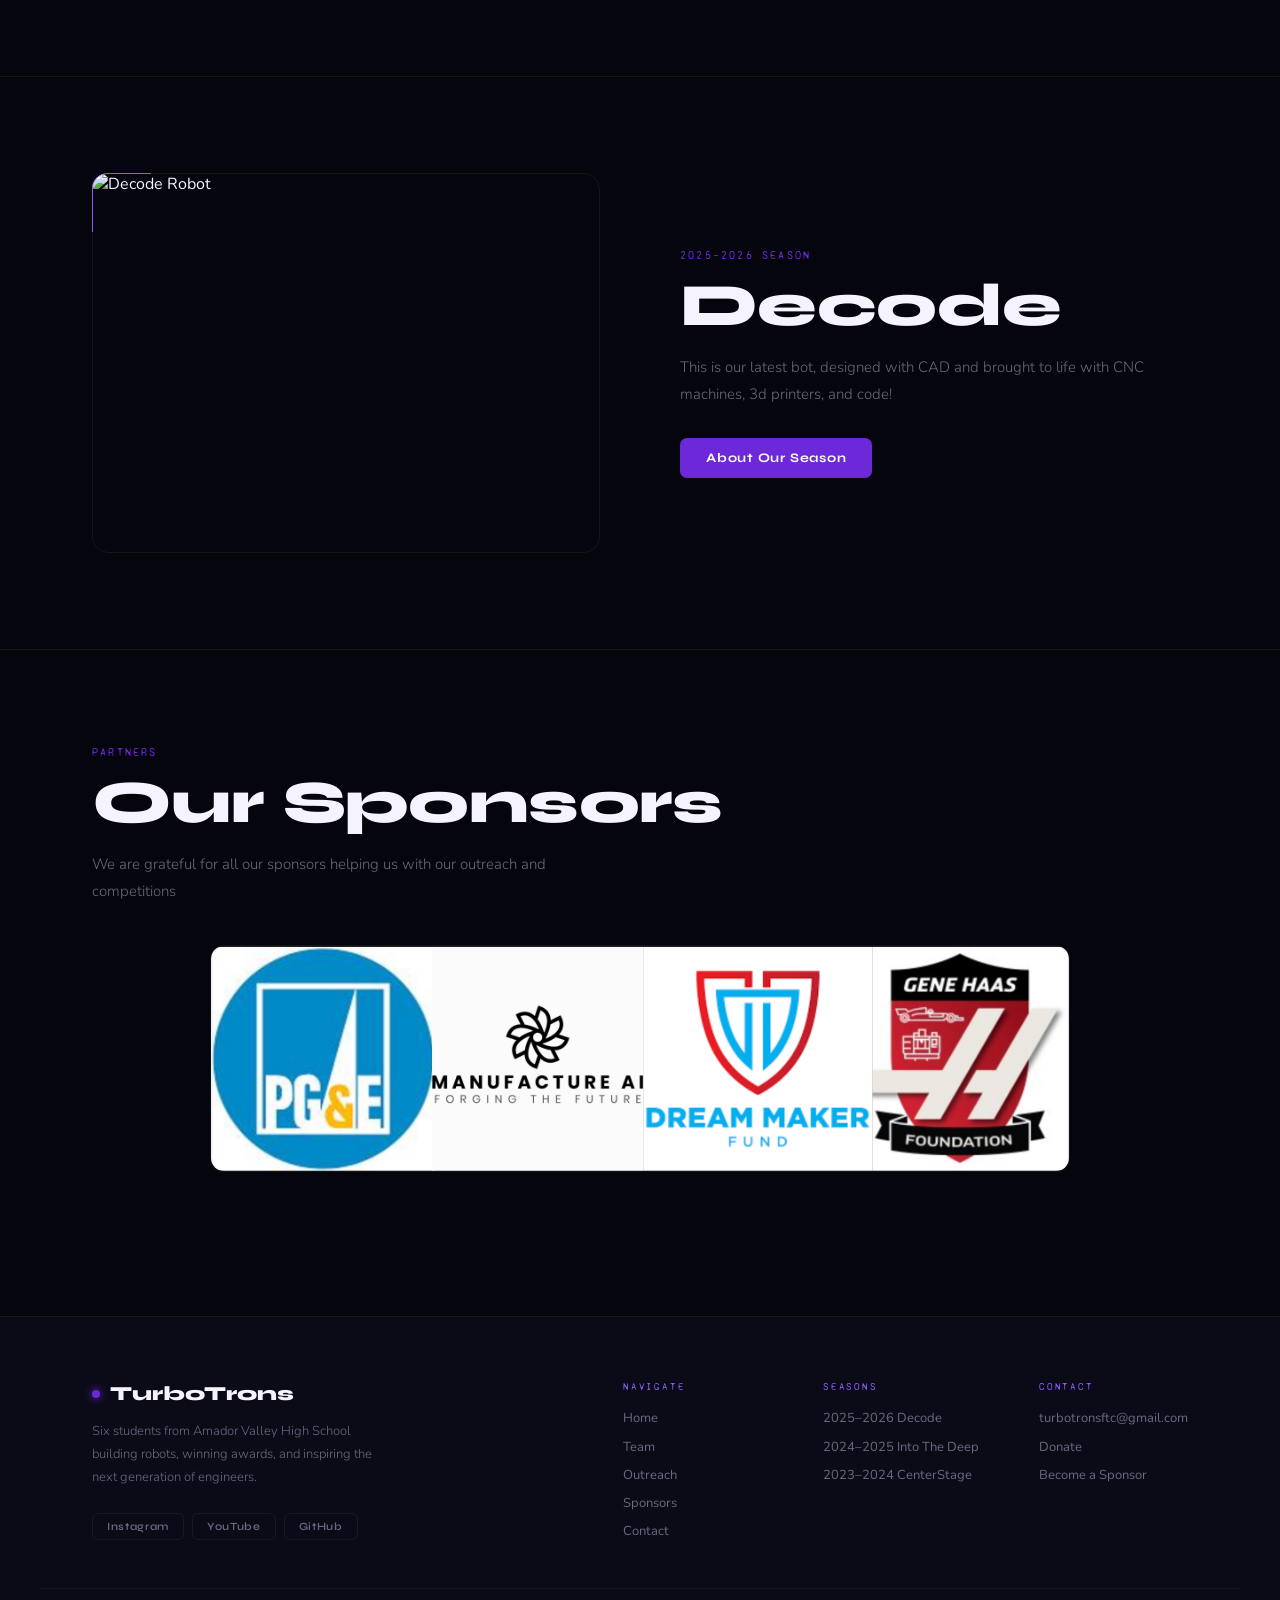
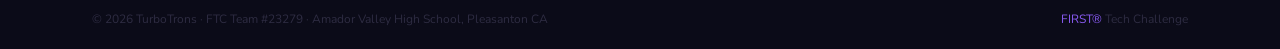
==== commit e95c8eba: "capitalize cnc" ====
--- a/index.html
+++ b/index.html
@@ -104,7 +104,7 @@
         <div class="sec-eyebrow">2025–2026 Season</div>
         <h2 class="sec-title">Decode</h2>
         <p class="sec-body">
-          This is our latest bot, designed with CAD and brought to life with cnc machines, 3d printers, and code!
+          This is our latest bot, designed with CAD and brought to life with CNC machines, 3d printers, and code!
         </p>
         <br>
         <a href="decode.html" class="btn btn-primary" style="margin-top:8px">About Our Season</a>
@@ -135,4 +135,4 @@
 <div id="footer"></div>
 <script src="footer.js"></script>
 </body>
-</html>+</html>
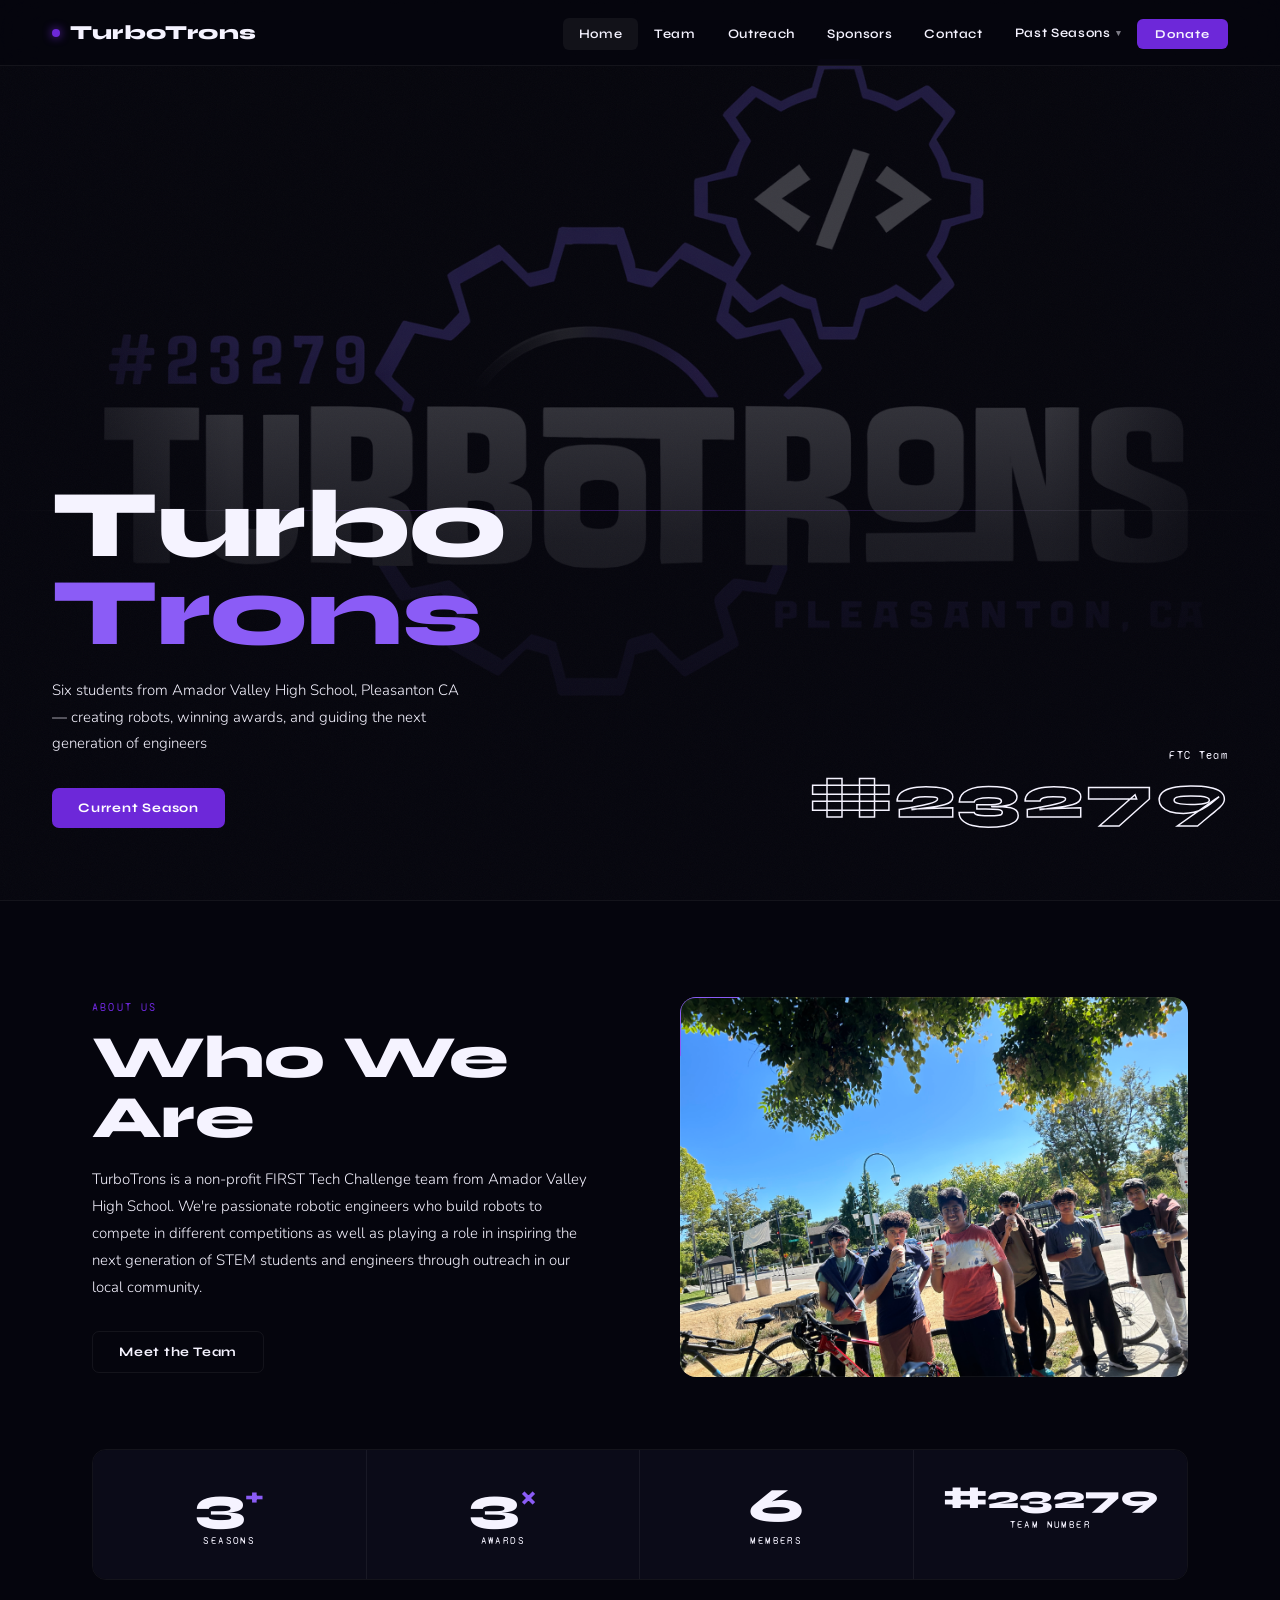
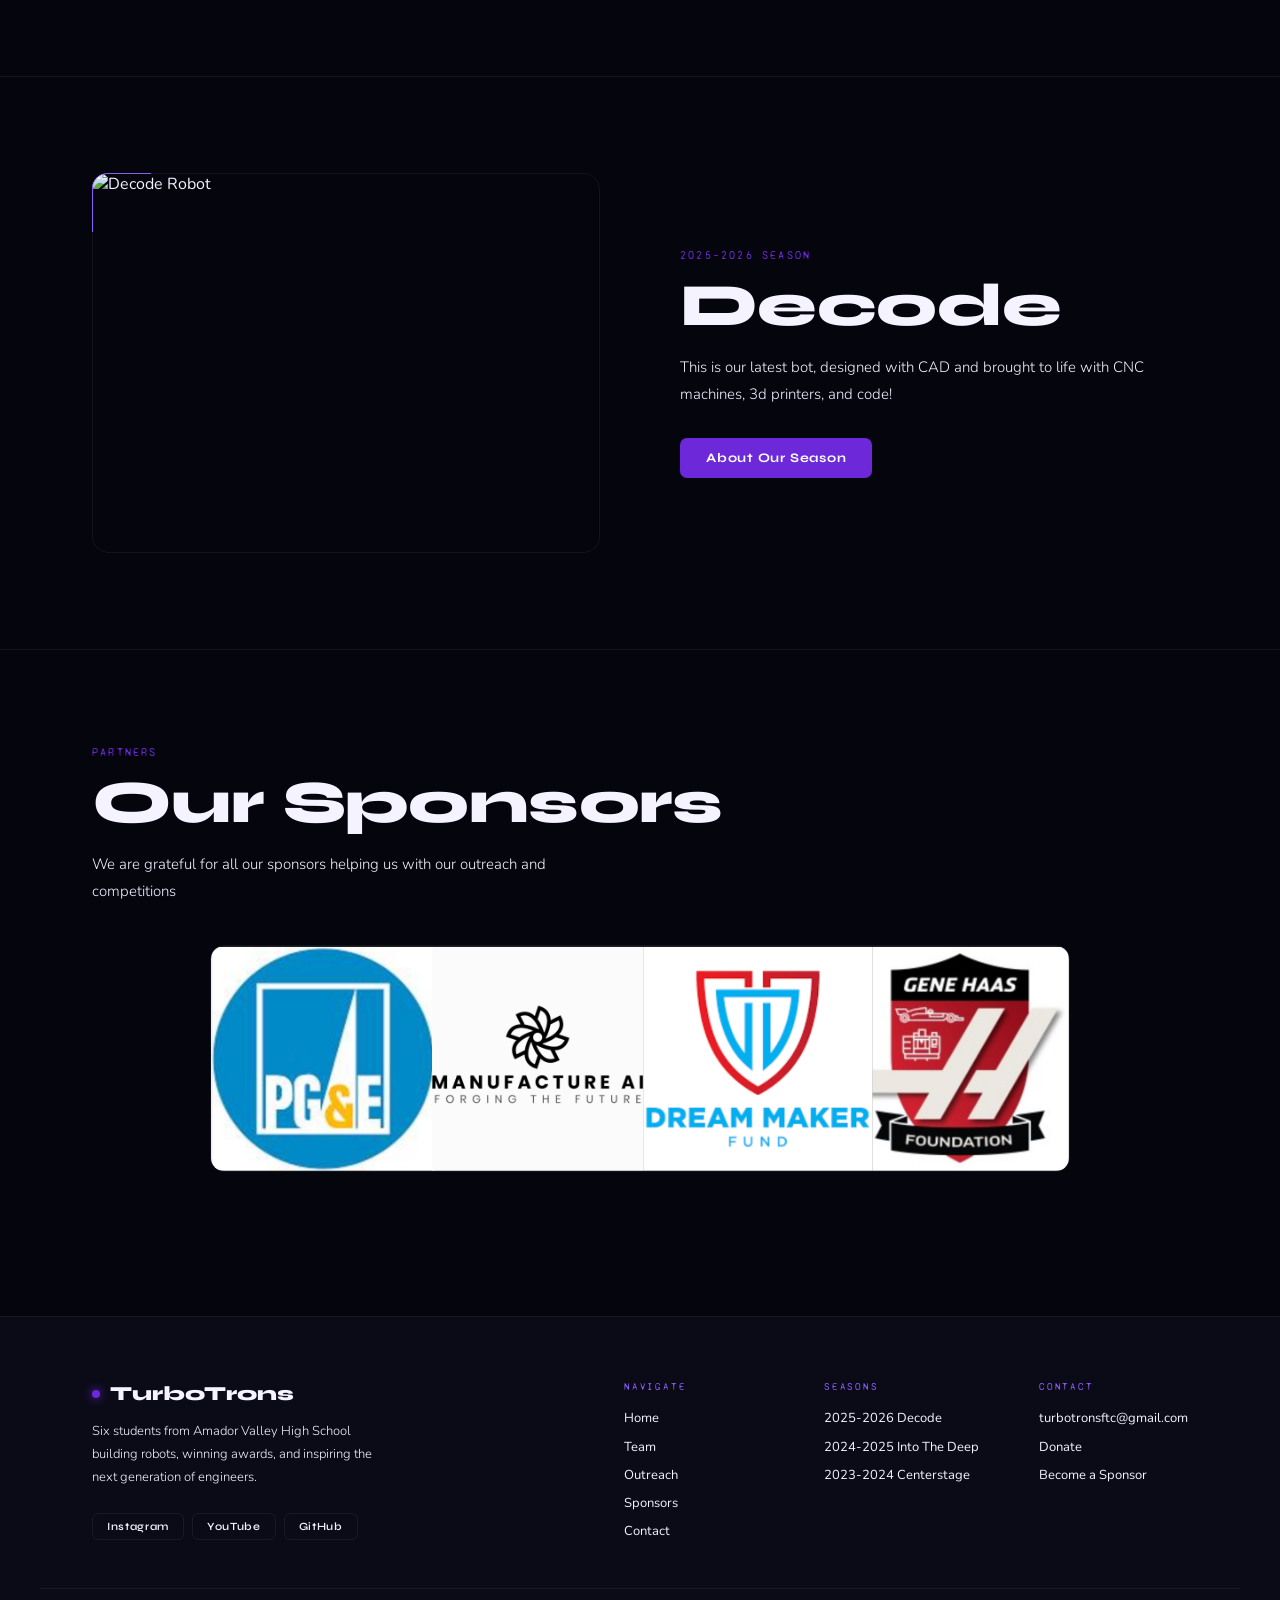
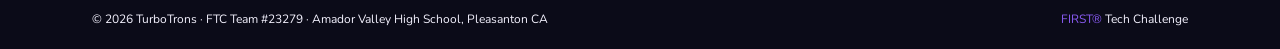
==== commit 5c06e3e1: "upload code" ====
--- a/index.html
+++ b/index.html
@@ -134,5 +134,6 @@
 
 <div id="footer"></div>
 <script src="footer.js"></script>
+<script src="nav.js"></script>
 </body>
 </html>
--- a/styles.css
+++ b/styles.css
@@ -76,7 +76,7 @@
   font-size: 13px;
   font-weight: 600;
   letter-spacing: 0.05em;
-  color: var(--grey);
+  color: var(--white);
   padding: 8px 16px;
   border-radius: 6px;
   transition: color 0.15s, background 0.15s;
@@ -95,7 +95,7 @@
   font-size: 12px !important;
   letter-spacing: 0.08em !important;
   background: var(--violet) !important;
-  color: var(--ink) !important;
+  color: var(--white) !important;
   padding: 8px 18px !important;
   border-radius: 6px !important;
 }
@@ -151,7 +151,7 @@
   font-size: 12px;
   font-weight: 600;
   letter-spacing: 0.03em;
-  color: var(--grey);
+  color: var(--white);
   transition: all 0.14s;
 }
 .drop-menu a:hover { color: var(--white); background: rgba(255,255,255,0.05) }
@@ -275,7 +275,7 @@
 .hero-sub {
   font-size: 15px;
   font-weight: 300;
-  color: var(--grey);
+  color: var(--white);
   max-width: 420px;
   line-height: 1.75;
   margin-bottom: 32px;
@@ -290,7 +290,7 @@
   font-family: 'Syne Mono', monospace;
   font-size: 11px;
   letter-spacing: 0.12em;
-  color: var(--grey);
+  color: var(--white);
   margin-bottom: 6px;
 }
 .hero-num {
@@ -299,7 +299,7 @@
   font-size: 60px;
   line-height: 1;
   color: transparent;
-  -webkit-text-stroke: 1.5px var(--grey-dim);
+  -webkit-text-stroke: 1.5px var(--white);
   letter-spacing: 0.04em;
 }
 
@@ -313,7 +313,7 @@
 }
 .btn-primary { background: var(--violet); color: #fff }
 .btn-primary:hover { background: var(--violet-hi); box-shadow: 0 0 28px var(--violet-glow); transform:translateY(-2px) }
-.btn-ghost { background:transparent; color:var(--grey); border:1px solid var(--line) }
+.btn-ghost { background:transparent; color:var(--white); border:1px solid var(--line) }
 .btn-ghost:hover { color:var(--white); border-color:rgba(255,255,255,0.2); transform:translateY(-2px) }
 .btn-lime { background: var(--violet); color: var(--ink) }
 .btn-lime:hover { background: #ffffff; box-shadow: 0 0 24px rgba(255, 255, 255, 0.35); transform:translateY(-2px) }
@@ -344,7 +344,7 @@
 .sec-body {
   font-size: 15px;
   font-weight: 300;
-  color: var(--grey);
+  color: var(--white);
   line-height: 1.8;
   max-width: 540px;
 }
@@ -425,7 +425,7 @@
   font-size: 10px;
   letter-spacing: 0.14em;
   text-transform: uppercase;
-  color: var(--grey);
+  color: var(--white);
 }
 
 .season {
@@ -510,7 +510,7 @@
   color: var(--white);
   margin-bottom: 8px;
 }
-.award-body p { font-size:13px; font-weight:300; color:var(--grey); line-height:1.7 }
+.award-body p { font-size:13px; font-weight:300; color:var(--white); line-height:1.7 }
 
 .outreach-block {
   padding: 56px 0;
@@ -551,7 +551,7 @@
   padding: 40px;
   text-align: center;
 }
-.sponsor-box p { font-size:15px; font-weight:300; color:var(--grey); line-height:1.75; margin-bottom:22px }
+.sponsor-box p { font-size:15px; font-weight:300; color:var(--white); line-height:1.75; margin-bottom:22px }
 
 .contact-grid {
   display: grid;
@@ -577,7 +577,7 @@
   font-size: 10px;
   letter-spacing: 0.16em;
   text-transform: uppercase;
-  color: var(--grey);
+  color: var(--white);
   margin-bottom: 6px;
 }
 .c-val {
@@ -599,7 +599,7 @@
   font-family: 'Syne', sans-serif;
   font-weight: 800; font-size:20px; color:var(--white); margin-bottom:6px;
 }
-.donate-text p { font-size:13px; font-weight:300; color:var(--grey); line-height:1.65 }
+.donate-text p { font-size:13px; font-weight:300; color:var(--white); line-height:1.65 }
 
 
 .page-hero {
@@ -627,7 +627,7 @@
   margin-bottom: 16px;
 }
 .page-hero p {
-  font-size: 15px; font-weight:300; color:var(--grey); line-height:1.75; max-width:500px;
+  font-size: 15px; font-weight:300; color:var(--white); line-height:1.75; max-width:500px;
 }
 
 .team-group { margin-bottom: 72px }
@@ -673,7 +673,7 @@
   font-family: 'Syne', sans-serif;
   font-size: 32px;
   font-weight: 800;
-  color: var(--grey-dim);
+  color: var(--white);
 }
 .member-info { padding: 14px 12px }
 .member-role {
@@ -710,11 +710,11 @@
   width: 8px; height: 8px; border-radius: 50%;
   background: var(--violet); box-shadow: 0 0 10px var(--violet); flex-shrink: 0;
 }
-.footer-tagline { font-size: 13px; font-weight: 300; color: var(--grey); line-height: 1.75; margin-bottom: 24px; }
+.footer-tagline { font-size: 13px; font-weight: 300; color: var(--white); line-height: 1.75; margin-bottom: 24px; }
 .footer-socials { display: flex; flex-wrap: wrap; gap: 8px; }
 .footer-social-btn {
   font-family: 'Syne', sans-serif; font-size: 11px; font-weight: 600;
-  letter-spacing: 0.06em; color: var(--grey); border: 1px solid var(--line);
+  letter-spacing: 0.06em; color: var(--white); border: 1px solid var(--line);
   border-radius: 6px; padding: 6px 14px; transition: all 0.18s;
 }
 .footer-social-btn:hover { color: var(--white); border-color: rgba(109,40,217,0.5); background: rgba(109,40,217,0.1); }
@@ -724,12 +724,12 @@
   font-family: 'Syne Mono', monospace; font-size: 10px; letter-spacing: 0.18em;
   text-transform: uppercase; color: var(--violet-hi); margin-bottom: 6px;
 }
-.footer-col a { font-size: 13px; color: var(--grey); transition: color 0.15s; line-height: 1.4; }
+.footer-col a { font-size: 13px; color: var(--white); transition: color 0.15s; line-height: 1.4; }
 .footer-col a:hover { color: var(--white); }
 .footer-bottom {
   border-top: 1px solid var(--line); max-width: 1200px; margin: 0 auto;
   padding: 22px 52px; display: flex; justify-content: space-between;
-  align-items: center; flex-wrap: wrap; gap: 10px; font-size: 12px; color: var(--grey-dim);
+  align-items: center; flex-wrap: wrap; gap: 10px; font-size: 12px; color: var(--white);
 }
 .footer-first em { font-style: normal; color: var(--violet-hi); }
 
@@ -759,30 +759,196 @@
   letter-spacing: 0.14em; color: var(--violet-hi); margin-bottom: 4px;
 }
 .journey-title { font-family: 'Syne', sans-serif; font-weight: 700; font-size: 18px; color: var(--white); margin-bottom: 8px; }
-.journey-body p { font-size: 14px; font-weight: 300; color: var(--grey); line-height: 1.7; }
-
-@media (max-width:900px) {
-  .nav { padding:0 20px }
-  .nav-links > li > a { padding:6px 10px; font-size:12px }
-  .wrap { padding:0 20px }
-  .hero-content { padding:0 20px 60px; flex-direction:column; align-items:flex-start; gap:24px }
-  .hero-right { text-align:left }
+.journey-body p { font-size: 14px; font-weight: 300; color: var(--white); line-height: 1.7; }
+
+.nav-hamburger {
+  display: none;
+  flex-direction: column;
+  justify-content: center;
+  align-items: center;
+  gap: 5px;
+  width: 40px;
+  height: 40px;
+  background: none;
+  border: 1px solid var(--line);
+  border-radius: 8px;
+  cursor: pointer;
+  padding: 8px;
+  transition: border-color 0.2s, background 0.2s;
+  flex-shrink: 0;
+}
+.nav-hamburger:hover {
+  border-color: rgba(109,40,217,0.5);
+  background: rgba(109,40,217,0.08);
+}
+.nav-hamburger span {
+  display: block;
+  width: 18px;
+  height: 2px;
+  background: var(--white);
+  border-radius: 2px;
+  transition: transform 0.25s cubic-bezier(.16,1,.3,1), opacity 0.2s;
+  transform-origin: center;
+}
+.nav-hamburger.open span:nth-child(1) { transform: translateY(7px) rotate(45deg) }
+.nav-hamburger.open span:nth-child(2) { opacity: 0; transform: scaleX(0) }
+.nav-hamburger.open span:nth-child(3) { transform: translateY(-7px) rotate(-45deg) }
+
+.nav-overlay {
+  display: none;
+  position: fixed;
+  inset: 0;
+  z-index: 850;
+  background: rgba(5,5,13,0.6);
+  backdrop-filter: blur(4px);
+  opacity: 0;
+  transition: opacity 0.25s;
+}
+.nav-overlay.open { opacity: 1 }
+
+.nav-drawer {
+  display: none;
+  position: fixed;
+  top: 0;
+  right: 0;
+  bottom: 0;
+  z-index: 860;
+  width: min(320px, 88vw);
+  background: var(--ink2);
+  border-left: 1px solid var(--line);
+  padding: 0;
+  transform: translateX(100%);
+  transition: transform 0.3s cubic-bezier(.16,1,.3,1);
+  overflow-y: auto;
+  box-shadow: -20px 0 60px rgba(0,0,0,0.6);
+}
+.nav-drawer.open { transform: translateX(0) }
+
+.nav-drawer-header {
+  display: flex;
+  align-items: center;
+  justify-content: space-between;
+  padding: 0 20px;
+  height: var(--nav-h);
+  border-bottom: 1px solid var(--line);
+  position: sticky;
+  top: 0;
+  background: var(--ink2);
+  z-index: 1;
+}
+.nav-drawer-logo {
+  font-family: 'Syne', sans-serif;
+  font-weight: 800;
+  font-size: 18px;
+  color: var(--white);
+  display: flex;
+  align-items: center;
+  gap: 9px;
+}
+.nav-drawer-close {
+  width: 36px; height: 36px;
+  display: flex; align-items:center; justify-content:center;
+  background: none;
+  border: 1px solid var(--line);
+  border-radius: 7px;
+  cursor: pointer;
+  color: var(--white);
+  font-size: 18px;
+  transition: all 0.18s;
+}
+.nav-drawer-close:hover {
+  border-color: rgba(109,40,217,0.5);
+  background: rgba(109,40,217,0.1);
+}
+
+.nav-drawer-body {
+  padding: 16px 12px 32px;
+  display: flex;
+  flex-direction: column;
+  gap: 4px;
+}
+.nav-drawer-body a {
+  font-family: 'Syne', sans-serif;
+  font-size: 14px;
+  font-weight: 600;
+  letter-spacing: 0.04em;
+  color: var(--white);
+  padding: 12px 16px;
+  border-radius: 9px;
+  display: block;
+  transition: all 0.15s;
+}
+.nav-drawer-body a:hover,
+.nav-drawer-body a.active {
+  background: rgba(109,40,217,0.12);
+  color: var(--violet-hi);
+}
+.nav-drawer-section-label {
+  font-family: 'Syne Mono', monospace;
+  font-size: 9px;
+  letter-spacing: 0.2em;
+  text-transform: uppercase;
+  color: var(--grey);
+  padding: 10px 16px 4px;
+}
+.nav-drawer-divider {
+  height: 1px;
+  background: var(--line);
+  margin: 8px 4px;
+}
+.nav-drawer-cta {
+  margin-top: 8px;
+  background: var(--violet) !important;
+  color: var(--white) !important;
+  text-align: center;
+  border-radius: 9px !important;
+}
+.nav-drawer-cta:hover {
+  background: var(--violet-hi) !important;
+  color: var(--white) !important;
+}
+.nav-drawer-season {
+  display: flex;
+  align-items: center;
+  justify-content: space-between;
+}
+.nav-drawer-tag {
+  font-family: 'Syne Mono', monospace;
+  font-size: 9px;
+  color: var(--violet-hi);
+  background: rgba(109,40,217,0.15);
+  border: 1px solid rgba(109,40,217,0.3);
+  border-radius: 4px;
+  padding: 2px 7px;
+}
+
+@media (max-width: 900px) {
+  .nav { padding: 0 20px }
+  .nav-links { display: none }
+  .nav-hamburger { display: flex }
+  .nav-overlay { display: block }
+  .nav-drawer { display: block }
+
+  .wrap { padding: 0 20px }
+  .hero-content { padding: 0 20px 60px; flex-direction: column; align-items: flex-start; gap: 24px }
+  .hero-right { text-align: left }
   .page-hero { padding: calc(var(--nav-h) + 40px) 20px 48px }
-  .split { grid-template-columns:1fr; gap:36px }
-  .split.flip { direction:ltr }
-  .stats { grid-template-columns:repeat(2,1fr) }
-  .awards-grid { grid-template-columns:1fr 1fr }
-  .contact-grid { grid-template-columns:1fr }
-  .donate-tile { flex-direction:column; align-items:flex-start }
-  .footer-top { padding:48px 20px 36px; gap:40px }
-  .footer-brand { flex:none; max-width:100% }
-  .footer-links { justify-content:flex-start; gap:36px }
-  .footer-bottom { padding:18px 20px; flex-direction:column; align-items:flex-start; gap:6px }
-}
-
-@media (max-width:580px) {
-  .awards-grid { grid-template-columns:1fr }
-  .hero-logo img { width:170px }
+  .split { grid-template-columns: 1fr; gap: 36px }
+  .split.flip { direction: ltr }
+  .stats { grid-template-columns: repeat(2, 1fr) }
+  .awards-grid { grid-template-columns: 1fr 1fr }
+  .contact-grid { grid-template-columns: 1fr }
+  .donate-tile { flex-direction: column; align-items: flex-start }
+  .footer-top { padding: 48px 20px 36px; gap: 40px }
+  .footer-brand { flex: none; max-width: 100% }
+  .footer-links { justify-content: flex-start; gap: 36px }
+  .footer-bottom { padding: 18px 20px; flex-direction: column; align-items: flex-start; gap: 6px }
+}
+
+@media (max-width: 580px) {
+  .awards-grid { grid-template-columns: 1fr }
+  .hero-logo img { width: 170px }
+  .hero-left h1 { font-size: 52px }
 }
 
 .awards-list {
@@ -808,7 +974,7 @@
 .award-card-body {
   font-size: 13px;
   font-weight: 300;
-  color: var(--grey);
+  color: var(--white);
   line-height: 1.7;
   padding: 14px 18px;
-}+}
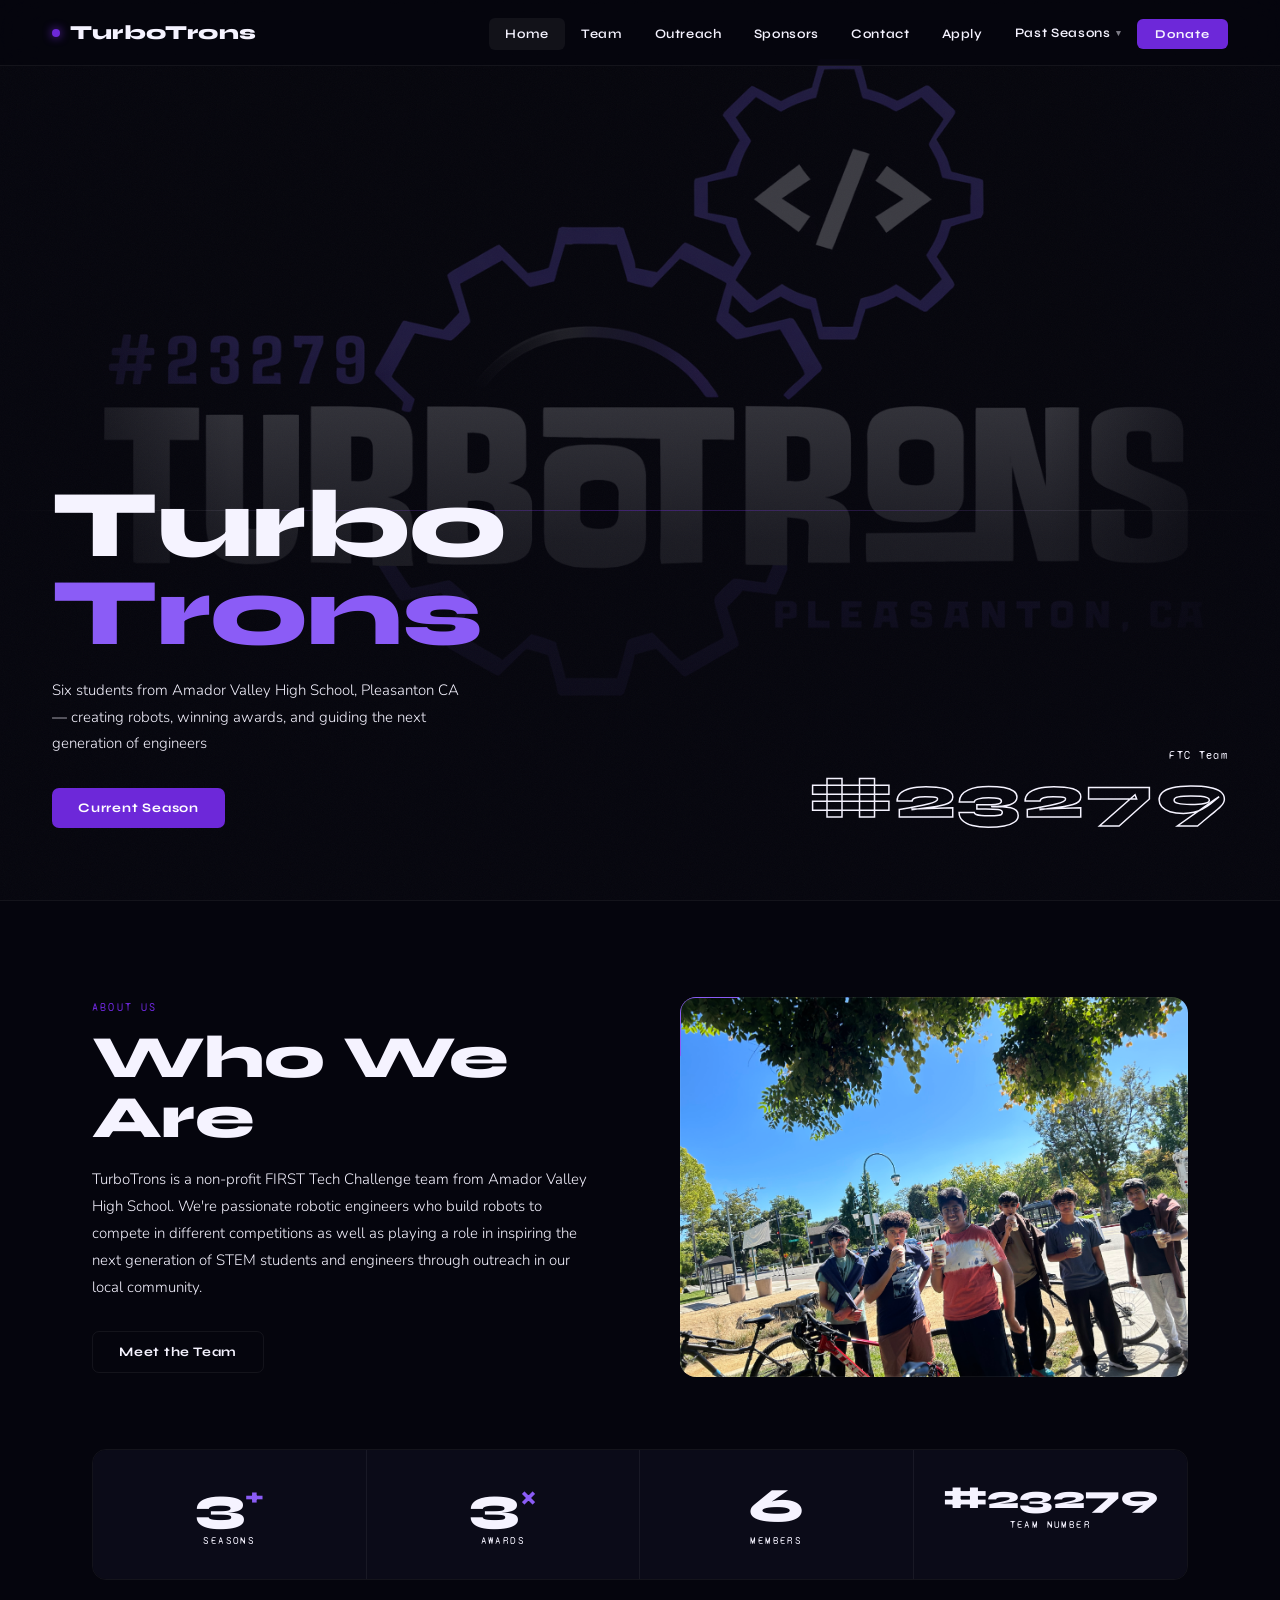
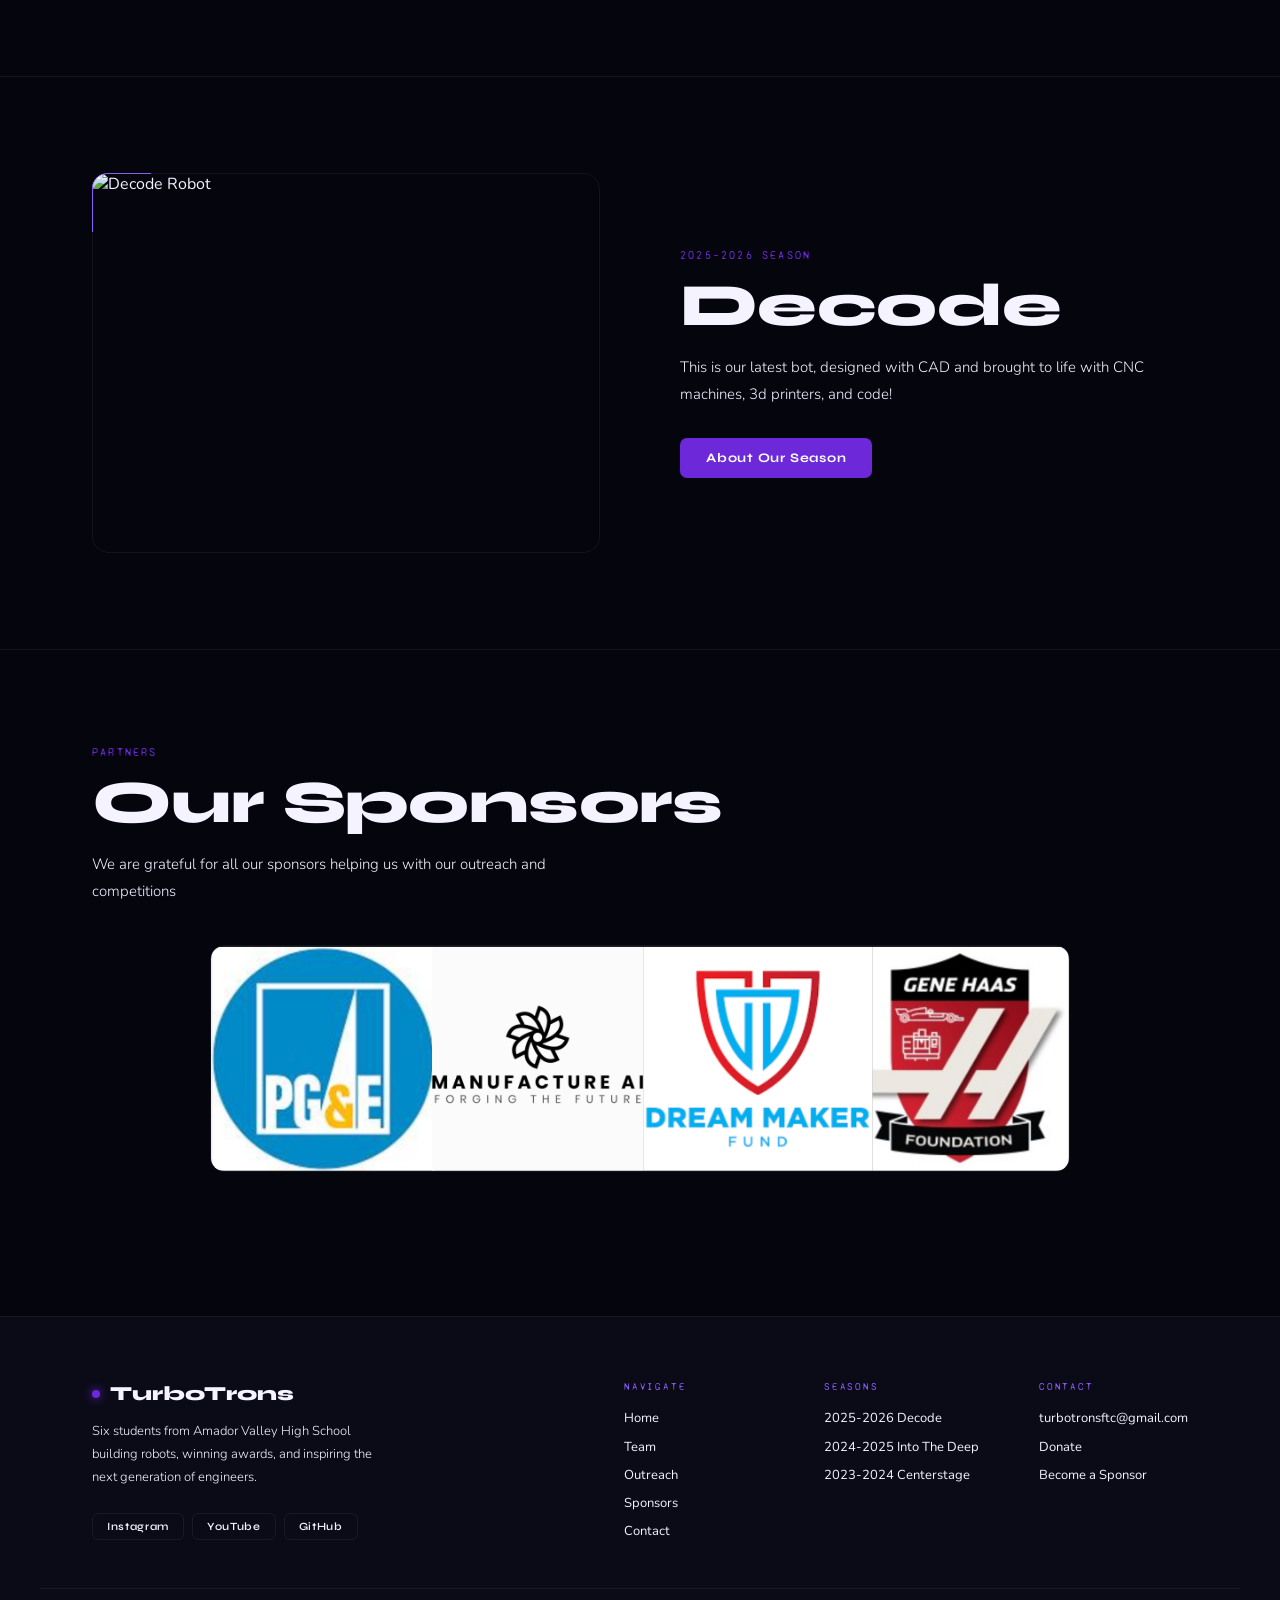
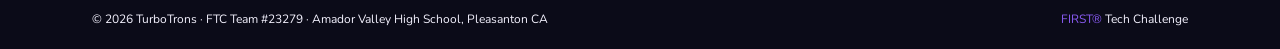
==== commit 49f31ff1: "apply section" ====
--- a/index.html
+++ b/index.html
@@ -19,6 +19,7 @@
     <li><a href="outreach.html">Outreach</a></li>
     <li><a href="sponsers.html">Sponsors</a></li>
     <li><a href="contact.html">Contact</a></li>
+    <li><a href="apply.html">Apply</a></li>
     <li class="nav-drop">
       <a href="#">Past Seasons</a>
       <div class="drop-menu">
--- a/styles.css
+++ b/styles.css
@@ -803,8 +803,9 @@
   backdrop-filter: blur(4px);
   opacity: 0;
   transition: opacity 0.25s;
-}
-.nav-overlay.open { opacity: 1 }
+  pointer-events: none;
+}
+.nav-overlay.open { opacity: 1; pointer-events: auto; }
 
 .nav-drawer {
   display: none;
@@ -822,8 +823,8 @@
   overflow-y: auto;
   box-shadow: -20px 0 60px rgba(0,0,0,0.6);
 }
-.nav-drawer.open { transform: translateX(0) }
-
+/* .nav-drawer.open { transform: translateX(0) } */
+.nav-drawer.open { transform: translateX(0); pointer-events: auto; }
 .nav-drawer-header {
   display: flex;
   align-items: center;
@@ -926,9 +927,12 @@
   .nav { padding: 0 20px }
   .nav-links { display: none }
   .nav-hamburger { display: flex }
-  .nav-overlay { display: block }
-  .nav-drawer { display: block }
-
+  /* .nav-overlay { display: block }
+  .nav-drawer { display: block } */
+  /*added*/
+  .nav-overlay { display: block; pointer-events: none; }
+  .nav-drawer { display: block; pointer-events: none; }
+  /* */
   .wrap { padding: 0 20px }
   .hero-content { padding: 0 20px 60px; flex-direction: column; align-items: flex-start; gap: 24px }
   .hero-right { text-align: left }
@@ -978,3 +982,213 @@
   line-height: 1.7;
   padding: 14px 18px;
 }
+
+.apply-intro {
+  max-width: 640px;
+}
+
+/* What we're looking for */
+.qualities-grid {
+  display: grid;
+  grid-template-columns: repeat(auto-fill, minmax(240px, 1fr));
+  gap: 16px;
+  margin-top: 40px;
+}
+.quality-card {
+  background: var(--ink2);
+  border: 1px solid var(--line);
+  border-radius: 14px;
+  padding: 28px 24px;
+  transition: all 0.22s;
+}
+.quality-card:hover {
+  border-color: rgba(109,40,217,0.45);
+  transform: translateY(-4px);
+  box-shadow: 0 16px 48px rgba(109,40,217,0.12);
+}
+.quality-icon {
+  font-size: 28px;
+  margin-bottom: 14px;
+  line-height: 1;
+}
+.quality-title {
+  font-family: 'Syne', sans-serif;
+  font-weight: 700;
+  font-size: 16px;
+  color: var(--white);
+  margin-bottom: 8px;
+}
+.quality-body {
+  font-size: 13px;
+  font-weight: 300;
+  color: var(--white);
+  line-height: 1.75;
+}
+
+.roles-grid {
+  display: grid;
+  grid-template-columns: repeat(auto-fill, minmax(280px, 1fr));
+  gap: 16px;
+  margin-top: 40px;
+}
+.role-card {
+  background: var(--ink2);
+  border: 1px solid var(--line);
+  border-radius: 14px;
+  overflow: hidden;
+  transition: all 0.22s;
+}
+.role-card:hover {
+  border-color: rgba(109,40,217,0.45);
+  transform: translateY(-4px);
+  box-shadow: 0 16px 48px rgba(109,40,217,0.12);
+}
+.role-header {
+  padding: 20px 22px 16px;
+  border-bottom: 1px solid var(--line);
+  background: rgba(109,40,217,0.06);
+}
+.role-icon {
+  font-size: 24px;
+  margin-bottom: 10px;
+  line-height: 1;
+}
+.role-title {
+  font-family: 'Syne', sans-serif;
+  font-weight: 800;
+  font-size: 18px;
+  color: var(--white);
+  margin-bottom: 4px;
+}
+.role-subtitle {
+  font-family: 'Syne Mono', monospace;
+  font-size: 10px;
+  letter-spacing: 0.14em;
+  text-transform: uppercase;
+  color: var(--violet-hi);
+}
+.role-body {
+  padding: 18px 22px 22px;
+}
+.role-body ul {
+  list-style: none;
+  display: flex;
+  flex-direction: column;
+  gap: 8px;
+}
+.role-body ul li {
+  font-size: 13px;
+  font-weight: 300;
+  color: var(--white);
+  line-height: 1.6;
+  display: flex;
+  align-items: flex-start;
+  gap: 8px;
+}
+.role-body ul li::before {
+  content: '→';
+  color: var(--violet-hi);
+  font-family: 'Syne Mono', monospace;
+  font-size: 11px;
+  margin-top: 2px;
+  flex-shrink: 0;
+}
+
+.process-steps {
+  display: grid;
+  grid-template-columns: repeat(auto-fill, minmax(220px, 1fr));
+  gap: 0;
+  margin-top: 40px;
+  border: 1px solid var(--line);
+  border-radius: 14px;
+  overflow: hidden;
+}
+.process-step {
+  padding: 32px 28px;
+  background: var(--ink2);
+  border-right: 1px solid var(--line);
+  transition: background 0.2s;
+}
+.process-step:last-child { border-right: none; }
+.process-step:hover { background: var(--ink3); }
+.process-num {
+  font-family: 'Syne', sans-serif;
+  font-weight: 800;
+  font-size: 40px;
+  color: transparent;
+  -webkit-text-stroke: 1.5px rgba(109,40,217,0.4);
+  line-height: 1;
+  margin-bottom: 14px;
+}
+.process-title {
+  font-family: 'Syne', sans-serif;
+  font-weight: 700;
+  font-size: 16px;
+  color: var(--white);
+  margin-bottom: 8px;
+}
+.process-body {
+  font-size: 13px;
+  font-weight: 300;
+  color: var(--white);
+  line-height: 1.7;
+}
+
+.info-grid {
+  display: grid;
+  grid-template-columns: repeat(auto-fill, minmax(260px, 1fr));
+  gap: 16px;
+  margin-top: 40px;
+}
+.info-tile {
+  background: var(--ink2);
+  border: 1px solid var(--line);
+  border-radius: 14px;
+  padding: 28px 24px;
+}
+.info-tile-label {
+  font-family: 'Syne Mono', monospace;
+  font-size: 10px;
+  letter-spacing: 0.18em;
+  text-transform: uppercase;
+  color: var(--violet-hi);
+  margin-bottom: 12px;
+}
+.info-tile-body {
+  font-size: 14px;
+  font-weight: 300;
+  color: var(--white);
+  line-height: 1.75;
+}
+.info-tile-body a {
+  color: var(--violet-hi);
+  text-decoration: underline;
+  text-underline-offset: 3px;
+}
+
+.form-wrap {
+  margin-top: 48px;
+  border-radius: 16px;
+  overflow: hidden;
+  border: 1px solid var(--line);
+  background: var(--ink2);
+}
+.form-wrap iframe {
+  display: block;
+  width: 100%;
+  border: none;
+  background: transparent;
+}
+
+@media (max-width: 900px) {
+  .process-steps { grid-template-columns: 1fr 1fr; }
+  .process-step { border-bottom: 1px solid var(--line); }
+  .process-step:nth-child(even) { border-right: none; }
+  .process-step:nth-last-child(-n+2) { border-bottom: none; }
+}
+
+@media (max-width: 580px) {
+  .process-steps { grid-template-columns: 1fr; }
+  .process-step { border-right: none; border-bottom: 1px solid var(--line); }
+  .process-step:last-child { border-bottom: none; }
+}
